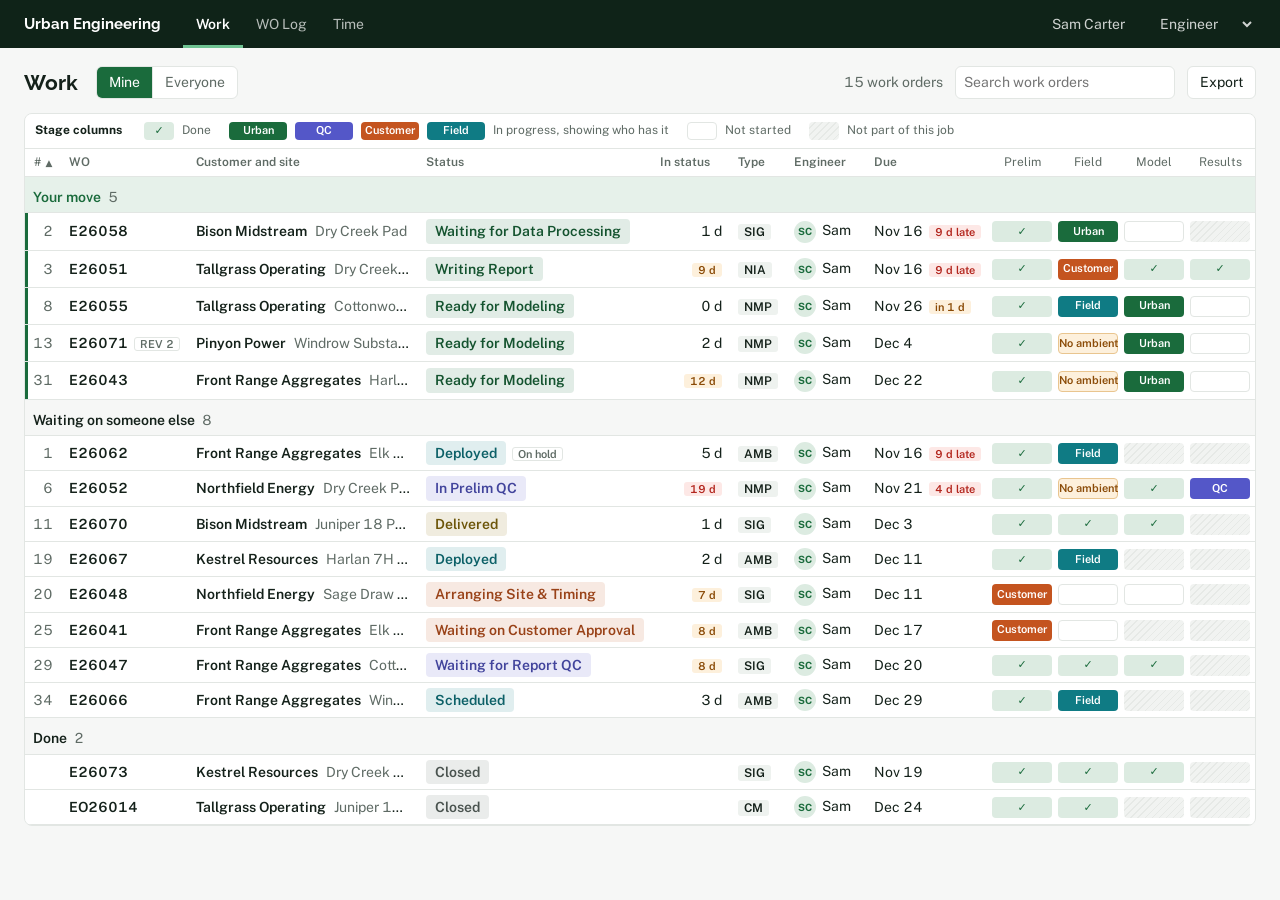
==== a-rail.html @ 53dfd90b "Add PM app mockups: three layout options and the dashboard chart catalog Static HTML and JavaScript " ====
<!doctype html>
<html lang="en">
<head>
<meta charset="utf-8">
<meta name="viewport" content="width=device-width, initial-scale=1">
<title>Option A</title>
<link rel="stylesheet" href="https://fonts.googleapis.com/css2?family=Public+Sans:wght@400;600&family=Raleway:wght@600;700&display=swap">
<link rel="stylesheet" href="shared.css">
<style>
  /* The current time tracker's colours, a slim rail, one dense schedule and a full project page. */
  :root { --font: "Public Sans", "Segoe UI", system-ui, sans-serif; --head: "Raleway", "Segoe UI", sans-serif;
    --bg: #f6f7f6; --panel: #fff; --ink: #14211a; --mute: #5f6b65; --line: #e2e6e3; --hover: #eef2ef;
    --accent: #1a6b3c; --accent-ink: #fff; --rail: #0f2318; --warn: #b4530a; }
  body { font-size: 14px; }
  #app { min-height: 100vh; }
  .bar { background: var(--rail); color: #fff; display: flex; flex-wrap: wrap; align-items: center; gap: 0 22px; padding: 0 24px; position: sticky; top: 0; z-index: 5; }
  .bar strong { font: 700 15px var(--head); }
  .bar nav { display: flex; }
  .bar nav button { border: 0; background: none; color: rgba(255,255,255,.7); padding: 14px 13px 11px; border-bottom: 3px solid transparent; }
  .bar nav button:hover { color: #fff; }
  .bar nav button[aria-current="page"] { color: #fff; border-color: #6fc392; font-weight: 600; }
  .bar .who-am, .bar .u-role { color: rgba(255,255,255,.8); } .bar option { color: #14211a; }
  .bar :focus-visible { outline-color: #fff; }
  main { padding: 18px 24px 48px; min-width: 0; }
  .top { display: flex; flex-wrap: wrap; align-items: center; gap: 10px 12px; margin-bottom: 14px; }
  h1 { font: 700 21px var(--head); font-feature-settings: "lnum"; margin-right: 6px; }
  h3 { font-size: 14px; font-weight: 600; margin-bottom: 10px; }
  .sheet { background: var(--panel); border: 1px solid var(--line); border-radius: 8px; }
  .sheet.pad { padding: 16px 18px; }
  .empty { padding: 36px; text-align: center; color: var(--mute); }
  .who { display: inline-flex; align-items: center; gap: 7px; }
  .link { border: 0; background: none; padding: 0; color: var(--accent); text-decoration: underline; text-underline-offset: 2px; }
  .flag { color: var(--warn); font-weight: 600; }

  /* schedule */
  .work td, .work th { white-space: nowrap; padding: 5px 8px; }
  .work td.note { white-space: normal; color: var(--mute); min-width: 240px; overflow: hidden; display: -webkit-box; -webkit-line-clamp: 1; line-clamp: 1; -webkit-box-orient: vertical; border: 0; }
  .work tbody tr { border-bottom: 1px solid var(--line); }
  .work .cust b { font-weight: 600; } .work .cust span { color: var(--mute); margin-left: 8px; }
  .work tr.move td:first-child { box-shadow: inset 3px 0 0 var(--accent); }
  .work tr.grp td { font-weight: 600; background: var(--bg); padding-top: 10px; } .work tr.grp span { color: var(--mute); font-weight: 400; margin-left: 4px; }
  .wo { font-weight: 600; }
  .grip { color: var(--line); cursor: grab; margin-right: 6px; } tr:hover .grip { color: var(--mute); }
  th.stg { text-align: center; padding-inline: 4px; font-weight: 400; }
  td.stg { text-align: center; padding-inline: 4px; }
  td.stg i { display: inline-block; width: 10px; height: 10px; border-radius: 50%; vertical-align: middle; }
  td.stg.done i { background: #a9c9b6; }
  td.stg.todo i { border: 1.5px solid var(--line); }
  td.stg.now i { width: 36px; border-radius: 5px; background: var(--h, var(--accent)); }
  td.stg.warn i { border: 2px solid var(--warn); }

  /* Work: counts, stage cells, coloured status */
  .tiles { display: flex; flex-wrap: wrap; gap: 10px; margin-bottom: 12px; }
  .tile { flex: 1 1 130px; text-align: left; background: var(--panel); border: 1px solid var(--line); border-top: 3px solid var(--c); border-radius: 8px; padding: 9px 14px 10px; color: var(--mute); display: grid; gap: 1px; }
  .tile > b { font: 700 24px/1.2 var(--head); font-feature-settings: "lnum"; color: var(--c); }
  .tile:hover { border-color: var(--c); }
  .tile[aria-pressed="true"] { background: color-mix(in srgb, var(--c) 9%, white); border-color: var(--c); color: var(--ink); }
  .tile.g { --c: var(--accent); } .tile.a { --c: #b4530a; } .tile.r { --c: var(--late); } .tile.q { --c: var(--h-qc); } .tile.c { --c: var(--h-customer); } .tile.n { --c: var(--mute); }
  .tile.wk { flex: 1.6 1 200px; } .tile .pace { width: 100%; margin-top: 5px; }
  .key { display: flex; flex-wrap: wrap; gap: 6px 8px; align-items: center; padding: 8px 10px; border-bottom: 1px solid var(--line); color: var(--mute); font-size: 12px; }
  .key b { color: var(--ink); margin-right: 4px; } .key .sc { margin-left: 10px; } .key .sc.now + .sc.now { margin-left: 0; }
  .sc { display: inline-grid; place-items: center; width: 66px; height: 21px; border-radius: 4px; font-size: 11px; font-weight: 600; vertical-align: middle; }
  .sc.done { background: #dcebe1; color: #1a6b3c; } .sc.now { background: var(--h, var(--accent)); color: #fff; }
  .sc.todo { border: 1px solid var(--line); background: var(--panel); } .sc.na { background: repeating-linear-gradient(135deg, #f1f3f1 0 4px, #e6e9e6 4px 5px); }
  .sc.warn { background: #fdf0dc; color: #8a4a06; border: 1px solid #e9c58f; }
  .key .sc { width: 58px; height: 18px; } .key .sc.todo, .key .sc.na, .key .sc.done { width: 30px; }
  .pill { display: inline-block; padding: 2px 9px; border-radius: 4px; font-weight: 600; background: color-mix(in srgb, var(--h, var(--mute)) 13%, white); color: color-mix(in srgb, var(--h, var(--mute)) 78%, black); }
  .chip { font-size: 11px; font-weight: 600; border-radius: 3px; padding: 1px 6px; margin-left: 6px; } .num .chip { margin-left: 0; }
  .chip.red { background: #fde8e6; color: var(--late); } .chip.amber { background: #fdf0dc; color: #8a4a06; }
  .tag { background: var(--hover); border-radius: 3px; padding: 1px 6px; font-weight: 600; font-size: 12px; }
  .av { display: inline-grid; place-items: center; width: 22px; height: 22px; border-radius: 50%; background: #dcebe1; color: var(--accent); font-size: 10px; font-weight: 700; margin-right: 6px; }
  .nextb { padding: 2px 9px; border-color: var(--accent); color: var(--accent); font-weight: 600; } .nextb:hover { background: var(--accent); color: #fff; }
  .work tr.grp.act td { background: #e6f1ea; color: var(--accent); }

  .work .sc { width: 60px; } .work td.stg, .work th.stg { padding-inline: 3px; }
  .work td.cust { max-width: 230px; overflow: hidden; text-overflow: ellipsis; }
  .work td:nth-last-child(2) { max-width: 150px; overflow: hidden; text-overflow: ellipsis; } .nextb { max-width: 100%; overflow: hidden; text-overflow: ellipsis; }
  .work td.note { min-width: 190px; }

  /* WO Log */
  .log td, .log th { white-space: nowrap; padding: 5px 8px; font-size: 13px; }
  .log td, .log th { padding-inline: 6px; } .log td:nth-child(4) { max-width: 170px; overflow: hidden; text-overflow: ellipsis; }
  .log .desc { max-width: 96px; overflow: hidden; text-overflow: ellipsis; color: var(--mute); }
  .log tr.shut td, tr.shut td { color: var(--mute); }
  .log tr.fresh td { background: #edf6e4; }
  .newwo { display: flex; flex-wrap: wrap; align-items: flex-end; gap: 10px 12px; margin-bottom: 12px; padding-block: 12px; }
  .newwo strong { align-self: center; margin-right: 6px; } .newwo .grow { flex: 1 1 170px; } .newwo .hint { flex-basis: 100%; }

  /* work order page: record header, sections down the left */
  .rec { display: flex; flex-wrap: wrap; align-items: center; gap: 14px 44px; padding: 16px 20px; }
  .rec .who-what { flex: 1 1 260px; } .rec h1 { font-size: 24px; margin-top: 2px; } .rec .banner { flex-basis: 100%; }
  .rec-body { display: grid; grid-template-columns: 190px minmax(0, 1fr); gap: 16px; margin-top: 16px; align-items: start; }
  .vtabs { display: grid; position: sticky; top: 64px; }
  .vtabs button { display: flex; justify-content: space-between; gap: 8px; text-align: left; border: 0; background: none; padding: 9px 12px; border-left: 3px solid var(--line); color: var(--mute); }
  .vtabs button:hover { color: var(--ink); }
  .vtabs button[aria-current="page"] { background: var(--panel); border-left-color: var(--accent); color: var(--ink); font-weight: 600; }
  .vtabs span { font-weight: 400; font-size: 12px; color: var(--mute); }
  .panel { min-height: 360px; }
  .dcols { display: grid; grid-template-columns: minmax(0, 1fr) 340px; gap: 28px; align-items: start; }
  .dcols aside { border-left: 1px solid var(--line); padding-left: 24px; position: sticky; top: 64px; }
  .panel tr.now td { background: var(--hover); font-weight: 600; }
  @media (max-width: 1100px) { .dcols { grid-template-columns: minmax(0, 1fr); } .dcols aside { border-left: 0; padding-left: 0; position: static; } }
  .panel h2 { font: 700 17px var(--head); margin: 0 0 12px; }
  .panel h2:not(:first-child) { margin-top: 24px; padding-top: 20px; border-top: 1px solid var(--line); }
  .panel .fs { grid-template-columns: repeat(auto-fill, minmax(210px, 1fr)); margin-bottom: 4px; }
  .panel .mv { margin-bottom: 14px; align-items: flex-end; } .panel .lead { margin-bottom: 12px; } .panel .kids { margin-bottom: 10px; }
  .panel .inv { max-width: 520px; margin-top: 16px; } .panel .addinv { max-width: 520px; } .panel .u-bars { max-width: 640px; margin-top: 12px; } .panel .feed, .panel #cmt { max-width: 760px; }

  .crumb { display: flex; gap: 8px; color: var(--mute); margin-bottom: 12px; }
  .crumb button { border: 0; background: none; padding: 0; color: var(--accent); } .crumb span::before { content: "/"; margin-right: 8px; }
  .ph { display: flex; flex-wrap: wrap; justify-content: space-between; align-items: flex-end; gap: 12px; margin-bottom: 16px; }
  .phid { font-weight: 600; color: var(--mute); } .phid span { margin-left: 6px; } .phid .link { margin-left: 10px; font-weight: 400; }
  .ph h1 { font-size: 26px; margin-top: 2px; }
  .acts, .mv, .addinv, .hrs, .btns { display: flex; flex-wrap: wrap; align-items: flex-end; gap: 8px; }
  .status { display: grid; grid-template-columns: 1fr auto; gap: 14px 24px; align-items: end; }
  .big { display: flex; align-items: center; gap: 9px; font-size: 20px; }
  .banner { grid-column: 1 / -1; display: flex; flex-wrap: wrap; align-items: center; gap: 10px; background: var(--hover); border-radius: 6px; padding: 8px 12px; }
  .banner.warn { background: #fdf3e7; color: #6b3306; }
  .flow { grid-column: 1 / -1; display: grid; grid-template-columns: repeat(auto-fit, minmax(170px, 1fr)); gap: 18px; border-top: 1px solid var(--line); padding-top: 14px; }
  .flow h4 { margin: 0 0 6px; font-size: 13px; font-weight: 600; }
  .flow li { display: flex; justify-content: space-between; gap: 8px; padding: 3px 8px; font-size: 13px; color: var(--mute); border-left: 3px solid var(--line); }
  .flow li.done { color: var(--ink); border-color: #a9c9b6; }
  .flow li.now { color: var(--ink); font-weight: 600; border-color: var(--h); background: var(--hover); }
  .flow em { font-style: normal; font-weight: 400; color: var(--mute); } .flow time { color: var(--mute); font-weight: 400; white-space: nowrap; }
  .cols { display: grid; grid-template-columns: minmax(0, 1fr) 400px; gap: 16px; margin-top: 16px; align-items: start; }
  .cols .main, .cols aside { display: grid; gap: 16px; min-width: 0; }
  .fs { display: grid; grid-template-columns: 1fr 1fr; gap: 10px 12px; }
  .f { display: grid; gap: 3px; min-width: 0; margin: 0; padding: 0; border: 0; } .f.wide { grid-column: 1 / -1; }
  .f > span, .f legend { font-size: 12px; color: var(--mute); padding: 0; }
  .f input:not([type=checkbox]), .f select, .f textarea { width: 100%; border: 1px solid var(--line); border-radius: 5px; padding: 5px 7px; background: var(--panel); font: inherit; color: inherit; resize: vertical; }
  .f output { padding: 5px 0; } fieldset.f { display: block; } fieldset.f label { margin-right: 12px; white-space: nowrap; }
  .tick { display: flex; gap: 8px; align-items: center; }
  .feed li { display: grid; grid-template-columns: auto 1fr; gap: 0 8px; padding-top: 12px; } .feed time { color: var(--mute); } .feed p { grid-column: 1 / -1; }
  .inv { margin-bottom: 10px; } .addinv { margin-bottom: 12px; } .addinv input { border: 1px solid var(--line); border-radius: 5px; padding: 5px 7px; min-width: 0; flex: 1; }
  .kids li { display: flex; gap: 12px; padding: 3px 0; }
  aside .u-btn.primary { margin-top: 10px; }

  /* time */
  .pace { width: 140px; height: 6px; background: var(--line); border-radius: 3px; overflow: hidden; } .pace b { display: block; height: 100%; background: var(--accent); }
  .entry { display: flex; flex-wrap: wrap; align-items: flex-end; gap: 10px 12px; margin-bottom: 16px; }
  .entry .grow { flex: 1 1 220px; } .entry .hrs input { width: 74px; } .entry .hrs { flex-wrap: nowrap; gap: 4px; } .entry .hrs .u-btn { padding-inline: 9px; }
  .chk { padding-bottom: 6px; white-space: nowrap; } .btns { margin-left: auto; } .err { flex-basis: 100%; }
  .day + .day { margin-top: 18px; } .day h3 { display: flex; gap: 8px; border-bottom: 1px solid var(--ink); padding-bottom: 6px; margin: 0; } .day h3 span { font-weight: 400; } .day h3 em { font-style: normal; margin-left: auto; }
  .day table { table-layout: fixed; } .day td:first-child { width: 110px; } .day td:nth-child(2) { width: 20%; } .day td:nth-child(3) { width: 32%; } .day td:last-child { width: 80px; } .day .none { padding: 8px 10px; }
  @media (max-width: 1000px) { .cols { grid-template-columns: minmax(0, 1fr); } .status { grid-template-columns: 1fr; } }
  @media (max-width: 720px) {
    main { padding: 14px 16px 32px; } .fs { grid-template-columns: 1fr; } .bar { padding-inline: 16px; }
    .rec-body { grid-template-columns: minmax(0, 1fr); } .vtabs { position: static; display: flex; overflow-x: auto; } .vtabs button { border-left: 0; border-bottom: 3px solid var(--line); white-space: nowrap; } .vtabs button[aria-current="page"] { border-bottom-color: var(--accent); }
  }
</style>
</head>
<body>
<div id="app"></div>
<script src="a-app.js"></script>
</body>
</html>
---- shared.css ----
/* Parts every mockup shares. Each page sets the colour and type variables; this file only uses them. */
:root {
  --h-urban: #1a6b3c; --h-qc: #5457c8; --h-customer: #c4541f; --h-field: #0f7b84; --h-billing: #8a6d0b;
  --late: #b3261e;
}
* { box-sizing: border-box; }
html { -webkit-font-smoothing: antialiased; }
body { margin: 0; background: var(--bg); color: var(--ink); font: 13px/1.45 var(--font); font-variant-numeric: tabular-nums lining-nums; }
button, select, input { font: inherit; color: inherit; }
button { cursor: pointer; }
h1, h2, h3, p, ul, ol, dl, dd { margin: 0; padding: 0; }
ul, ol { list-style: none; }
:focus-visible { outline: 2px solid var(--accent); outline-offset: 1px; }
.mute, .u-sub { color: var(--mute); }
.u-late { color: var(--late); font-weight: 600; }
.u-spacer { flex: 1; }
.num { text-align: right; white-space: nowrap; }
.u-block:has(table) { grid-column: 1 / -1; max-width: 760px; }

.u-dot { display: inline-block; width: 8px; height: 8px; border-radius: 50%; background: var(--line); flex: none; }
[data-h="Urban"] { --h: var(--h-urban); } [data-h="QC"] { --h: var(--h-qc); } [data-h="Customer"] { --h: var(--h-customer); }
[data-h="Field"] { --h: var(--h-field); } [data-h="Billing"] { --h: var(--h-billing); } [data-h="None"] { --h: var(--mute); }
.u-dot[data-h]:not([data-h=""]) { background: var(--h); }
.u-hold { font-weight: 600; font-size: 11px; color: var(--mute); border: 1px solid var(--line); border-radius: 3px; padding: 0 5px; margin-left: 6px; white-space: nowrap; }

.u-seg { display: inline-flex; border: 1px solid var(--line); border-radius: 6px; overflow: hidden; background: var(--panel); }
.u-seg button { border: 0; background: none; padding: 5px 12px; color: var(--mute); }
.u-seg button + button { border-left: 1px solid var(--line); }
.u-seg button[aria-pressed="true"] { background: var(--accent); color: var(--accent-ink); }

select, .u-search, .u-input { border: 1px solid var(--line); background: var(--panel); border-radius: 6px; padding: 5px 8px; }
.u-search { width: 220px; max-width: 100%; }
.u-input { width: 100%; }
.u-role { border-color: transparent; background: transparent; color: inherit; }
.u-btn { border: 1px solid var(--line); background: var(--panel); border-radius: 6px; padding: 5px 12px; white-space: nowrap; }
.u-btn.primary { background: var(--accent); border-color: var(--accent); color: var(--accent-ink); font-weight: 600; }
.u-bar { display: flex; flex-wrap: wrap; align-items: center; gap: 8px 12px; margin-bottom: 14px; }

.u-table { width: 100%; border-collapse: collapse; }
.u-table th { text-align: left; font-weight: 600; color: var(--mute); font-size: 12px; padding: 6px 10px; border-bottom: 1px solid var(--line); white-space: nowrap; }
.u-table th.num { text-align: right; white-space: nowrap; }
.u-block:has(table) { grid-column: 1 / -1; max-width: 760px; }
.u-table th button { border: 0; background: none; padding: 0; font-weight: 600; color: inherit; }
.u-table th i { font-style: normal; font-size: 9px; margin-left: 4px; display: inline-block; width: 8px; }
.u-table td { padding: 6px 10px; border-bottom: 1px solid var(--line); vertical-align: middle; }
.u-table tr[data-open] { cursor: pointer; }
.u-table tr[data-open]:hover, .u-table tr[aria-selected="true"] { background: var(--hover); }
.u-table tfoot td { font-weight: 600; border-bottom: 0; }
.u-scroll { overflow-x: auto; }

.u-week input { width: 52px; text-align: right; border: 1px solid transparent; background: none; border-radius: 4px; padding: 3px 6px; }
.u-week input:hover:not(:disabled), .u-week input:focus { border-color: var(--line); background: var(--panel); }
.u-week th.today { color: var(--ink); }
.u-approvals { max-width: 640px; }

.u-grid { display: grid; grid-template-columns: repeat(auto-fit, minmax(300px, 1fr)); gap: 28px 40px; align-items: start; }
.u-block h3, .u-wo h3 { font-size: 13px; font-weight: 600; margin-bottom: 10px; }
.u-bars li { display: grid; grid-template-columns: 150px 1fr 52px; gap: 10px; align-items: center; padding: 4px 0; }
.u-bars i { display: block; height: 8px; background: var(--hover); border-radius: 2px; }
.u-bars b { display: block; height: 100%; border-radius: 2px; background: var(--h, var(--accent)); min-width: 2px; }
.u-bars em { font-style: normal; text-align: right; font-weight: 600; }
.u-fact { font-size: 28px; font-weight: 600; line-height: 1.2; }
.u-fact span { font-size: 13px; font-weight: 400; color: var(--mute); margin-left: 8px; }

.u-wo { display: grid; gap: 22px; }
.u-wo-id { color: var(--mute); font-weight: 600; }
.u-wo-id span { margin-left: 6px; }
.u-wo h2 { font: 600 20px/1.25 var(--head, var(--font)); margin-top: 2px; }
.u-wo-site { color: var(--mute); }
.u-now { display: flex; align-items: center; gap: 8px; font-size: 15px; }
.u-track { display: flex; gap: 2px; margin: 12px 0 14px; }
.u-track span { flex: 1; height: 6px; border-radius: 1px; background: var(--line); }
.u-track span[data-h]:not([data-h=""]) { background: var(--h); opacity: .45; }
.u-track span.now { opacity: 1 !important; height: 10px; margin-top: -2px; }
.u-move { display: flex; flex-wrap: wrap; gap: 8px; }
.u-fields { display: grid; grid-template-columns: repeat(auto-fill, minmax(130px, 1fr)); gap: 12px 16px; }
.u-fields dt { color: var(--mute); font-size: 12px; }
.u-fields div:last-child { grid-column: 1 / -1; }
.u-comments li { display: grid; grid-template-columns: auto 1fr; gap: 0 8px; padding-bottom: 10px; }
.u-comments span { color: var(--mute); }
.u-comments p { grid-column: 1 / -1; }
.u-history li { display: flex; align-items: center; gap: 8px; padding: 3px 0; }
.u-history time { margin-left: auto; color: var(--mute); }
.u-draft { font-size: 11px; color: var(--mute); border: 1px solid currentColor; border-radius: 3px; padding: 0 5px; opacity: .8; white-space: nowrap; }
@media (prefers-reduced-motion: no-preference) { .slide { animation: slide .16s ease-out; } @keyframes slide { from { transform: translateX(16px); opacity: 0; } } }
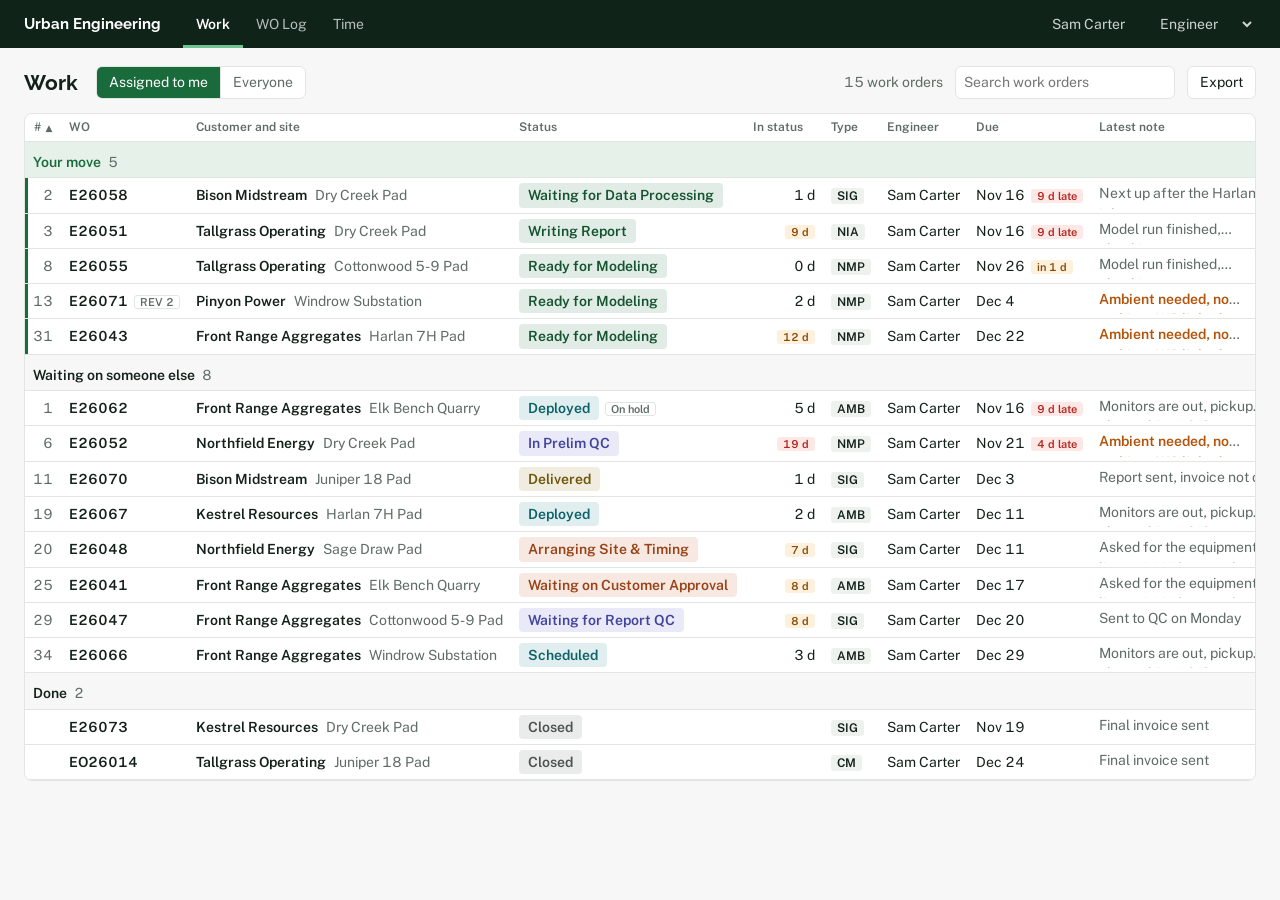
==== commit 13fed2ef: "Simplify Option A: plain work list, WO Log colours, clearer time entry - Work list drops the stage c" ====
--- a/a-rail.html
+++ b/a-rail.html
@@ -73,9 +73,22 @@
   .work tr.grp.act td { background: #e6f1ea; color: var(--accent); }
 
   .work .sc { width: 60px; } .work td.stg, .work th.stg { padding-inline: 3px; }
-  .work td.cust { max-width: 230px; overflow: hidden; text-overflow: ellipsis; }
+  .work td.cust { max-width: 420px; overflow: hidden; text-overflow: ellipsis; }
   .work td:nth-last-child(2) { max-width: 150px; overflow: hidden; text-overflow: ellipsis; } .nextb { max-width: 100%; overflow: hidden; text-overflow: ellipsis; }
   .work td.note { min-width: 190px; }
+
+  /* WO Log colours, as on the WO Log sheet: pink = delivered, not invoiced; green = invoiced; red = cancelled */
+  .log tr.inv td { background: #dff0df; } .log td.pink { background: #fbd5e3; font-weight: 600; }
+  .log tr.cx td { background: #f8dcd9; color: var(--mute); }
+  .key .sw { display: inline-block; width: 26px; height: 14px; border-radius: 3px; margin-left: 10px; border: 1px solid rgba(0,0,0,.08); }
+  .key .sw:first-child { margin-left: 0; } .sw.pink { background: #fbd5e3; } .sw.green { background: #dff0df; } .sw.red { background: #f8dcd9; }
+  .stpick select { min-width: 240px; border: 1px solid var(--line); border-radius: 6px; padding: 6px 8px; background: var(--panel); }
+  /* time entry */
+  .entry .kind { flex-basis: 100%; align-self: flex-start; width: fit-content; }
+  .req { font-style: normal; color: var(--late); margin-left: 4px; } .f.miss select, .f.miss input { border-color: var(--late); background: #fdf1f0; }
+  .wknav { display: inline-flex; align-items: center; gap: 10px; margin-right: 8px; } .wknav strong { min-width: 120px; text-align: center; }
+  .u-btn:disabled { opacity: .4; cursor: default; } .offrow td { background: var(--hover); } .day td:first-child .tag { white-space: nowrap; }
+  main > .banner { margin-bottom: 14px; }
 
   /* WO Log */
   .log td, .log th { white-space: nowrap; padding: 5px 8px; font-size: 13px; }
